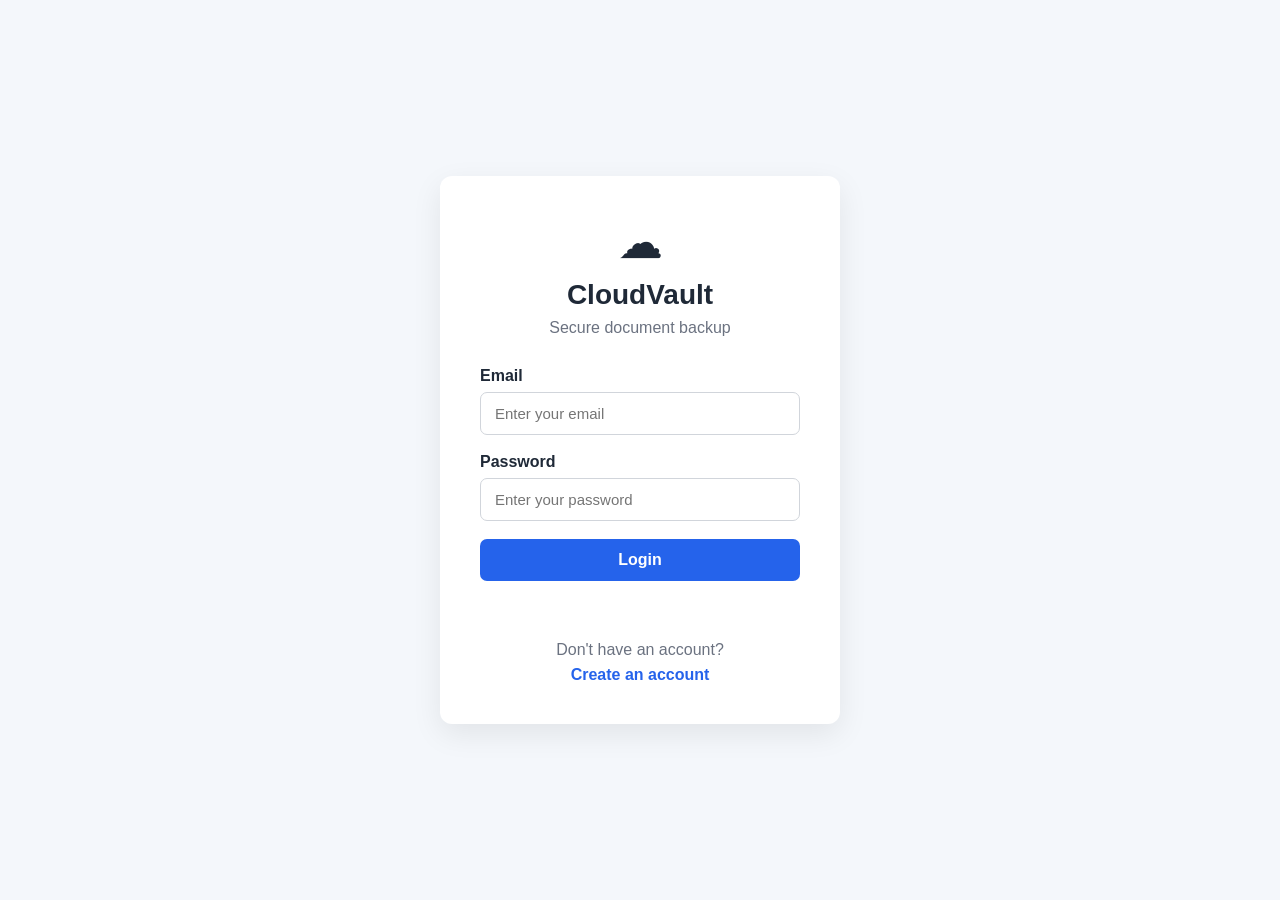
==== frontend/login.html @ 033bb667 "new frontend files created and some modifies." ====
<!DOCTYPE html>
<html lang="en">
<head>

    <meta charset="UTF-8">

    <meta
        name="viewport"
        content="width=device-width, initial-scale=1.0"
    >

    <title>CloudVault - Login</title>

    <link rel="stylesheet" href="style.css">

</head>


<body>

    <main class="auth-container">

        <div class="auth-card">

            <div class="brand">

                <div class="logo-large">
                    ☁
                </div>

                <h1>CloudVault</h1>

                <p>
                    Secure document backup
                </p>

            </div>


            <form id="loginForm">

                <div class="form-group">

                    <label for="email">
                        Email
                    </label>

                    <input
                        type="email"
                        id="email"
                        placeholder="Enter your email"
                        required
                    >

                </div>


                <div class="form-group">

                    <label for="password">
                        Password
                    </label>

                    <input
                        type="password"
                        id="password"
                        placeholder="Enter your password"
                        required
                    >

                </div>


                <button
                    type="submit"
                    class="primary-btn"
                >
                    Login
                </button>

            </form>


            <p
                id="loginMessage"
                class="message"
            ></p>


            <div class="auth-footer">

                <p>
                    Don't have an account?
                </p>

                <a href="signup.html">
                    Create an account
                </a>

            </div>

        </div>

    </main>


    <script src="app.js"></script>

</body>
</html>
---- frontend/style.css ----
* {
    box-sizing: border-box;
    margin: 0;
    padding: 0;
}


body {
    font-family: Arial, Helvetica, sans-serif;
    background: #f4f7fb;
    color: #1f2937;
}


/* =========================
   NAVBAR
   ========================= */

.navbar {
    height: 70px;
    background: white;

    display: flex;
    align-items: center;
    justify-content: space-between;

    padding: 0 40px;

    border-bottom: 1px solid #e5e7eb;
}


.logo {
    font-size: 22px;
    font-weight: bold;
}


.user-section {
    display: flex;
    align-items: center;
    gap: 15px;
}


.logout-btn {
    padding: 9px 16px;

    border: none;
    border-radius: 6px;

    background: #ef4444;
    color: white;

    cursor: pointer;
}


.logout-btn:hover {
    background: #dc2626;
}


/* =========================
   AUTH PAGE
   ========================= */

.auth-container {
    min-height: 100vh;

    display: flex;
    justify-content: center;
    align-items: center;

    padding: 20px;
}


.auth-card {
    width: 100%;
    max-width: 400px;

    background: white;

    padding: 40px;

    border-radius: 12px;

    box-shadow:
        0 10px 30px rgba(0, 0, 0, 0.08);
}


.brand {
    text-align: center;

    margin-bottom: 30px;
}


.logo-large {
    font-size: 45px;
    margin-bottom: 10px;
}


.brand h1 {
    font-size: 28px;
    margin-bottom: 8px;
}


.brand p {
    color: #6b7280;
}


/* =========================
   FORM
   ========================= */

.form-group {
    margin-bottom: 18px;
}


.form-group label {
    display: block;

    margin-bottom: 7px;

    font-weight: 600;
}


.form-group input {
    width: 100%;

    padding: 12px 14px;

    border: 1px solid #d1d5db;

    border-radius: 7px;

    font-size: 15px;

    outline: none;
}


.form-group input:focus {
    border-color: #2563eb;
}


.primary-btn {
    width: 100%;

    padding: 12px;

    border: none;

    border-radius: 7px;

    background: #2563eb;

    color: white;

    font-size: 16px;

    font-weight: 600;

    cursor: pointer;
}


.primary-btn:hover {
    background: #1d4ed8;
}


/* =========================
   AUTH FOOTER
   ========================= */

.auth-footer {
    text-align: center;

    margin-top: 25px;

    color: #6b7280;
}


.auth-footer a {
    display: inline-block;

    margin-top: 7px;

    color: #2563eb;

    text-decoration: none;

    font-weight: 600;
}


.auth-footer a:hover {
    text-decoration: underline;
}


/* =========================
   MESSAGES
   ========================= */

.message {
    text-align: center;

    margin-top: 15px;

    min-height: 20px;
}


/* =========================
   DASHBOARD
   ========================= */

.dashboard {
    max-width: 1100px;

    margin: 40px auto;

    padding: 0 20px;
}


.welcome-section {
    margin-bottom: 30px;
}


.welcome-section h1 {
    font-size: 30px;

    margin-bottom: 8px;
}


.welcome-section p {
    color: #6b7280;
}


/* =========================
   UPLOAD SECTION
   ========================= */

.upload-section,
.files-section {
    background: white;

    padding: 25px;

    margin-bottom: 25px;

    border-radius: 10px;

    box-shadow:
        0 5px 20px rgba(0, 0, 0, 0.05);
}


.upload-section h2,
.files-section h2 {
    margin-bottom: 20px;
}


.upload-box {
    display: flex;

    gap: 15px;

    align-items: center;

    flex-wrap: wrap;
}


.upload-box input {
    padding: 10px;

    border: 1px solid #d1d5db;

    border-radius: 6px;
}


.upload-box button,
#refreshBtn {
    padding: 10px 18px;

    border: none;

    border-radius: 6px;

    background: #2563eb;

    color: white;

    cursor: pointer;
}


.upload-box button:hover,
#refreshBtn:hover {
    background: #1d4ed8;
}


/* =========================
   FILE SECTION
   ========================= */

.section-header {
    display: flex;

    align-items: center;

    justify-content: space-between;
}


.file-item {
    display: flex;

    justify-content: space-between;

    align-items: center;

    padding: 15px;

    border-bottom: 1px solid #e5e7eb;
}


.file-name {
    font-weight: 600;
}


.file-actions {
    display: flex;

    gap: 8px;
}


.download-btn {
    padding: 8px 12px;

    border: none;

    border-radius: 5px;

    background: #16a34a;

    color: white;

    cursor: pointer;
}


.delete-btn {
    padding: 8px 12px;

    border: none;

    border-radius: 5px;

    background: #ef4444;

    color: white;

    cursor: pointer;
}


.empty-message {
    color: #6b7280;

    text-align: center;

    padding: 30px;
}


/* =========================
   RESPONSIVE
   ========================= */

@media (max-width: 600px) {

    .navbar {
        padding: 0 15px;
    }


    .user-section {
        gap: 8px;
    }


    .auth-card {
        padding: 25px;
    }


    .dashboard {
        margin-top: 25px;
    }


    .file-item {
        flex-direction: column;

        align-items: flex-start;

        gap: 12px;
    }

}
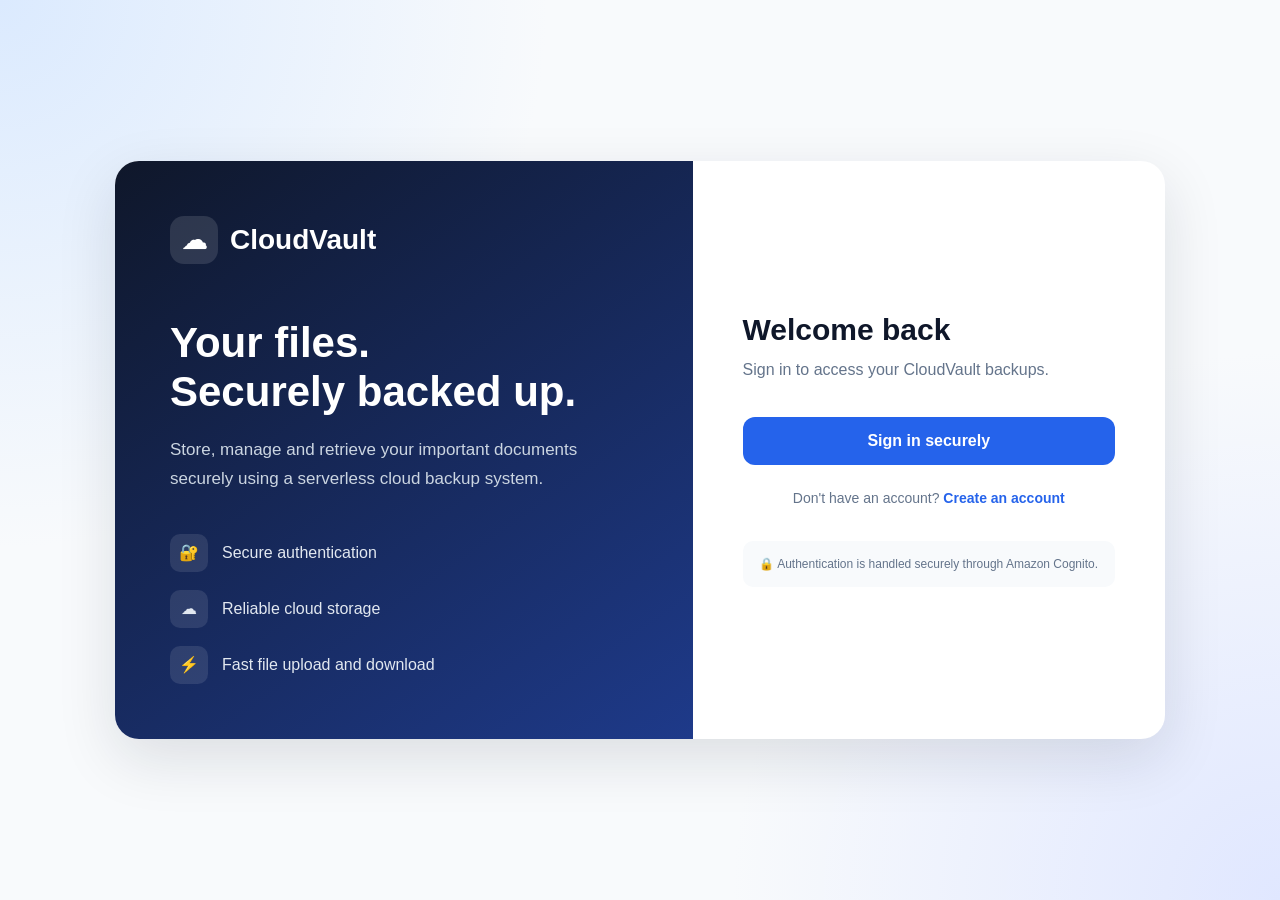
==== commit 8293e878: "project completed" ====
--- a/frontend/login.html
+++ b/frontend/login.html
@@ -1,110 +1,367 @@
 <!DOCTYPE html>
 <html lang="en">
+
 <head>
-
     <meta charset="UTF-8">
-
-    <meta
-        name="viewport"
-        content="width=device-width, initial-scale=1.0"
-    >
-
-    <title>CloudVault - Login</title>
+    <meta name="viewport" content="width=device-width, initial-scale=1.0">
+
+    <title>CloudVault | Secure Cloud Storage</title>
 
     <link rel="stylesheet" href="style.css">
 
+    <style>
+        * {
+            margin: 0;
+            padding: 0;
+            box-sizing: border-box;
+        }
+
+        body {
+            font-family: Arial, Helvetica, sans-serif;
+            min-height: 100vh;
+            background:
+                radial-gradient(circle at top left, #dbeafe, transparent 35%),
+                radial-gradient(circle at bottom right, #e0e7ff, transparent 35%),
+                #f8fafc;
+            color: #0f172a;
+        }
+
+        .login-page {
+            min-height: 100vh;
+            display: flex;
+            align-items: center;
+            justify-content: center;
+            padding: 30px;
+        }
+
+        .login-wrapper {
+            width: 100%;
+            max-width: 1050px;
+            display: grid;
+            grid-template-columns: 1.1fr 0.9fr;
+            background: white;
+            border-radius: 24px;
+            overflow: hidden;
+            box-shadow: 0 20px 60px rgba(15, 23, 42, 0.12);
+        }
+
+        /* Left Section */
+
+        .brand-section {
+            padding: 55px;
+            background: linear-gradient(145deg, #0f172a, #1e3a8a);
+            color: white;
+            display: flex;
+            flex-direction: column;
+            justify-content: center;
+        }
+
+        .brand {
+            display: flex;
+            align-items: center;
+            gap: 12px;
+            font-size: 28px;
+            font-weight: 700;
+            margin-bottom: 55px;
+        }
+
+        .cloud-icon {
+            width: 48px;
+            height: 48px;
+            border-radius: 14px;
+            background: rgba(255, 255, 255, 0.12);
+            display: flex;
+            align-items: center;
+            justify-content: center;
+            font-size: 25px;
+        }
+
+        .brand-section h1 {
+            font-size: 42px;
+            line-height: 1.15;
+            margin-bottom: 20px;
+        }
+
+        .brand-section > p {
+            color: #cbd5e1;
+            font-size: 17px;
+            line-height: 1.7;
+            max-width: 450px;
+        }
+
+        .features {
+            margin-top: 40px;
+            display: grid;
+            gap: 18px;
+        }
+
+        .feature {
+            display: flex;
+            align-items: center;
+            gap: 14px;
+            color: #e2e8f0;
+        }
+
+        .feature-icon {
+            width: 38px;
+            height: 38px;
+            border-radius: 10px;
+            background: rgba(255, 255, 255, 0.1);
+            display: flex;
+            align-items: center;
+            justify-content: center;
+        }
+
+        /* Login Section */
+
+        .login-section {
+            padding: 55px 50px;
+            display: flex;
+            flex-direction: column;
+            justify-content: center;
+        }
+
+        .login-section h2 {
+            font-size: 30px;
+            margin-bottom: 10px;
+        }
+
+        .login-subtitle {
+            color: #64748b;
+            line-height: 1.6;
+            margin-bottom: 35px;
+        }
+
+        .login-btn {
+            width: 100%;
+            border: none;
+            border-radius: 12px;
+            padding: 15px 20px;
+            background: #2563eb;
+            color: white;
+            font-size: 16px;
+            font-weight: 600;
+            cursor: pointer;
+            transition: 0.2s ease;
+        }
+
+        .login-btn:hover {
+            background: #1d4ed8;
+            transform: translateY(-1px);
+        }
+
+        .signup-text {
+            text-align: center;
+            margin-top: 25px;
+            color: #64748b;
+            font-size: 14px;
+        }
+
+        .signup-btn {
+            border: none;
+            background: transparent;
+            color: #2563eb;
+            font-weight: 600;
+            cursor: pointer;
+            font-size: 14px;
+        }
+
+        .signup-btn:hover {
+            text-decoration: underline;
+        }
+
+        .security-note {
+            margin-top: 35px;
+            padding: 14px;
+            border-radius: 10px;
+            background: #f8fafc;
+            color: #64748b;
+            font-size: 12px;
+            text-align: center;
+            line-height: 1.5;
+        }
+
+        /* Responsive */
+
+        @media (max-width: 800px) {
+
+            .login-wrapper {
+                grid-template-columns: 1fr;
+            }
+
+            .brand-section {
+                padding: 35px;
+            }
+
+            .brand-section h1 {
+                font-size: 32px;
+            }
+
+            .features {
+                display: none;
+            }
+
+            .brand {
+                margin-bottom: 30px;
+            }
+
+            .login-section {
+                padding: 40px 30px;
+            }
+        }
+
+        @media (max-width: 500px) {
+
+            .login-page {
+                padding: 15px;
+            }
+
+            .brand-section,
+            .login-section {
+                padding: 30px 24px;
+            }
+
+            .brand-section h1 {
+                font-size: 28px;
+            }
+        }
+    </style>
 </head>
 
-
 <body>
 
-    <main class="auth-container">
-
-        <div class="auth-card">
-
-            <div class="brand">
-
-                <div class="logo-large">
-                    ☁
+    <main class="login-page">
+
+        <div class="login-wrapper">
+
+            <!-- Brand / Product Information -->
+
+            <section class="brand-section">
+
+                <div class="brand">
+                    <div class="cloud-icon">☁</div>
+                    <span>CloudVault</span>
                 </div>
 
-                <h1>CloudVault</h1>
+                <h1>
+                    Your files.<br>
+                    Securely backed up.
+                </h1>
 
                 <p>
-                    Secure document backup
+                    Store, manage and retrieve your important documents
+                    securely using a serverless cloud backup system.
                 </p>
 
-            </div>
-
-
-            <form id="loginForm">
-
-                <div class="form-group">
-
-                    <label for="email">
-                        Email
-                    </label>
-
-                    <input
-                        type="email"
-                        id="email"
-                        placeholder="Enter your email"
-                        required
-                    >
+                <div class="features">
+
+                    <div class="feature">
+                        <div class="feature-icon">🔐</div>
+                        <span>Secure authentication</span>
+                    </div>
+
+                    <div class="feature">
+                        <div class="feature-icon">☁</div>
+                        <span>Reliable cloud storage</span>
+                    </div>
+
+                    <div class="feature">
+                        <div class="feature-icon">⚡</div>
+                        <span>Fast file upload and download</span>
+                    </div>
 
                 </div>
 
-
-                <div class="form-group">
-
-                    <label for="password">
-                        Password
-                    </label>
-
-                    <input
-                        type="password"
-                        id="password"
-                        placeholder="Enter your password"
-                        required
-                    >
-
+            </section>
+
+
+            <!-- Login -->
+
+            <section class="login-section">
+
+                <h2>Welcome back</h2>
+
+                <p class="login-subtitle">
+                    Sign in to access your CloudVault backups.
+                </p>
+
+                <button
+                    id="loginBtn"
+                    class="login-btn"
+                    type="button">
+                    Sign in securely
+                </button>
+
+                <p class="signup-text">
+                    Don't have an account?
+                    <button
+                        id="signupBtn"
+                        class="signup-btn"
+                        type="button">
+                        Create an account
+                    </button>
+                </p>
+
+                <div class="security-note">
+                    🔒 Authentication is handled securely through
+                    Amazon Cognito.
                 </div>
 
-
-                <button
-                    type="submit"
-                    class="primary-btn"
-                >
-                    Login
-                </button>
-
-            </form>
-
-
-            <p
-                id="loginMessage"
-                class="message"
-            ></p>
-
-
-            <div class="auth-footer">
-
-                <p>
-                    Don't have an account?
-                </p>
-
-                <a href="signup.html">
-                    Create an account
-                </a>
-
-            </div>
+            </section>
 
         </div>
 
     </main>
 
-
-    <script src="app.js"></script>
+<script src="config.js"></script>
+    <script>
+
+     const CLIENT_ID = CONFIG.CLIENT_ID;
+const COGNITO_DOMAIN = CONFIG.COGNITO_DOMAIN;
+const LOGIN_REDIRECT_URI =
+        CONFIG.LOGIN_REDIRECT_URI;
+
+        // Sign in
+
+        document
+            .getElementById("loginBtn")
+            .addEventListener("click", () => {
+
+                const loginUrl =
+                    `${COGNITO_DOMAIN}/login` +
+                    `?client_id=${CLIENT_ID}` +
+                    `&response_type=code` +
+                    `&scope=openid+email` +
+                    `&redirect_uri=${encodeURIComponent(
+                        LOGIN_REDIRECT_URI
+                    )}`;
+
+                window.location.href = loginUrl;
+
+            });
+
+
+        // Create account
+
+        document
+            .getElementById("signupBtn")
+            .addEventListener("click", () => {
+
+                const signupUrl =
+                    `${COGNITO_DOMAIN}/signup` +
+                    `?client_id=${CLIENT_ID}` +
+                    `&response_type=code` +
+                    `&scope=openid+email` +
+                    `&redirect_uri=${encodeURIComponent(
+                        LOGIN_REDIRECT_URI
+                    )}`;
+
+                window.location.href = signupUrl;
+
+            });
+
+    </script>
 
 </body>
+
 </html>
--- a/frontend/style.css
+++ b/frontend/style.css
@@ -1,10 +1,13 @@
+/* ========================================
+   GLOBAL
+   ======================================== */
+
 * {
     box-sizing: border-box;
     margin: 0;
     padding: 0;
 }
 
-
 body {
     font-family: Arial, Helvetica, sans-serif;
     background: #f4f7fb;
@@ -12,13 +15,14 @@
 }
 
 
-/* =========================
+/* ========================================
    NAVBAR
-   ========================= */
+   ======================================== */
 
 .navbar {
     height: 70px;
-    background: white;
+
+    background: #ffffff;
 
     display: flex;
     align-items: center;
@@ -29,12 +33,11 @@
     border-bottom: 1px solid #e5e7eb;
 }
 
-
 .logo {
-    font-size: 22px;
-    font-weight: bold;
-}
-
+    font-size: 23px;
+    font-weight: 700;
+    color: #111827;
+}
 
 .user-section {
     display: flex;
@@ -42,28 +45,46 @@
     gap: 15px;
 }
 
+#userEmail {
+    color: #4b5563;
+    font-size: 14px;
+}
+
+
+/* ========================================
+   LOGOUT BUTTON
+   ======================================== */
 
 .logout-btn {
-    padding: 9px 16px;
+    min-width: 95px;
+
+    padding: 11px 20px;
 
     border: none;
-    border-radius: 6px;
-
-    background: #ef4444;
-    color: white;
+    border-radius: 8px;
+
+    background: #dc2626;
+    color: #ffffff;
+
+    font-size: 14px;
+    font-weight: 700;
 
     cursor: pointer;
-}
-
+
+    transition:
+        background 0.2s ease,
+        transform 0.2s ease;
+}
 
 .logout-btn:hover {
-    background: #dc2626;
-}
-
-
-/* =========================
+    background: #b91c1c;
+    transform: translateY(-1px);
+}
+
+
+/* ========================================
    AUTH PAGE
-   ========================= */
+   ======================================== */
 
 .auth-container {
     min-height: 100vh;
@@ -75,12 +96,11 @@
     padding: 20px;
 }
 
-
 .auth-card {
     width: 100%;
     max-width: 400px;
 
-    background: white;
+    background: #ffffff;
 
     padding: 40px;
 
@@ -90,40 +110,34 @@
         0 10px 30px rgba(0, 0, 0, 0.08);
 }
 
-
 .brand {
     text-align: center;
-
     margin-bottom: 30px;
 }
-
 
 .logo-large {
     font-size: 45px;
     margin-bottom: 10px;
 }
 
-
 .brand h1 {
     font-size: 28px;
     margin-bottom: 8px;
 }
 
-
 .brand p {
     color: #6b7280;
 }
 
 
-/* =========================
+/* ========================================
    FORM
-   ========================= */
+   ======================================== */
 
 .form-group {
     margin-bottom: 18px;
 }
 
-
 .form-group label {
     display: block;
 
@@ -132,7 +146,6 @@
     font-weight: 600;
 }
 
-
 .form-group input {
     width: 100%;
 
@@ -147,41 +160,48 @@
     outline: none;
 }
 
-
 .form-group input:focus {
     border-color: #2563eb;
 }
 
 
+/* ========================================
+   PRIMARY BUTTON
+   ======================================== */
+
 .primary-btn {
     width: 100%;
 
-    padding: 12px;
+    padding: 13px;
 
     border: none;
 
-    border-radius: 7px;
+    border-radius: 8px;
 
     background: #2563eb;
 
-    color: white;
+    color: #ffffff;
 
     font-size: 16px;
 
-    font-weight: 600;
+    font-weight: 700;
 
     cursor: pointer;
-}
-
+
+    transition:
+        background 0.2s ease,
+        transform 0.2s ease;
+}
 
 .primary-btn:hover {
     background: #1d4ed8;
-}
-
-
-/* =========================
+    transform: translateY(-1px);
+}
+
+
+/* ========================================
    AUTH FOOTER
-   ========================= */
+   ======================================== */
 
 .auth-footer {
     text-align: center;
@@ -191,7 +211,6 @@
     color: #6b7280;
 }
 
-
 .auth-footer a {
     display: inline-block;
 
@@ -204,15 +223,14 @@
     font-weight: 600;
 }
 
-
 .auth-footer a:hover {
     text-decoration: underline;
 }
 
 
-/* =========================
+/* ========================================
    MESSAGES
-   ========================= */
+   ======================================== */
 
 .message {
     text-align: center;
@@ -223,9 +241,9 @@
 }
 
 
-/* =========================
+/* ========================================
    DASHBOARD
-   ========================= */
+   ======================================== */
 
 .dashboard {
     max-width: 1100px;
@@ -235,48 +253,52 @@
     padding: 0 20px;
 }
 
-
 .welcome-section {
     margin-bottom: 30px;
 }
 
-
 .welcome-section h1 {
     font-size: 30px;
 
     margin-bottom: 8px;
 }
 
-
 .welcome-section p {
     color: #6b7280;
-}
-
-
-/* =========================
+
+    font-size: 15px;
+}
+
+
+/* ========================================
    UPLOAD SECTION
-   ========================= */
+   ======================================== */
 
 .upload-section,
 .files-section {
-    background: white;
-
-    padding: 25px;
+    background: #ffffff;
+
+    padding: 28px;
 
     margin-bottom: 25px;
 
-    border-radius: 10px;
+    border-radius: 12px;
 
     box-shadow:
         0 5px 20px rgba(0, 0, 0, 0.05);
 }
-
 
 .upload-section h2,
 .files-section h2 {
     margin-bottom: 20px;
-}
-
+
+    font-size: 20px;
+}
+
+
+/* ========================================
+   UPLOAD BOX
+   ======================================== */
 
 .upload-box {
     display: flex;
@@ -289,40 +311,156 @@
 }
 
 
+/* ========================================
+   FILE INPUT / CHOOSE FILE
+   ======================================== */
+
 .upload-box input {
-    padding: 10px;
+    padding: 5px;
 
     border: 1px solid #d1d5db;
 
-    border-radius: 6px;
-}
-
-
-.upload-box button,
+    border-radius: 8px;
+
+    background: #ffffff;
+
+    font-size: 15px;
+
+    color: #374151;
+}
+
+
+/* Actual "Choose File" button */
+
+.upload-box input::file-selector-button {
+    padding: 12px 20px;
+
+    margin-right: 12px;
+
+    border: none;
+
+    border-radius: 7px;
+
+    background: #475569;
+
+    color: #ffffff;
+
+    font-size: 15px;
+
+    font-weight: 700;
+
+    cursor: pointer;
+
+    transition:
+        background 0.2s ease,
+        transform 0.2s ease;
+}
+
+.upload-box input::file-selector-button:hover {
+    background: #334155;
+
+    transform: translateY(-1px);
+}
+
+
+/* ========================================
+   UPLOAD FILE BUTTON
+   ======================================== */
+
+#uploadBtn {
+    min-width: 125px;
+
+    padding: 12px 22px;
+
+    border: none;
+
+    border-radius: 7px;
+
+    background: #2563eb;
+
+    color: #ffffff;
+
+    font-size: 15px;
+
+    font-weight: 700;
+
+    cursor: pointer;
+
+    transition:
+        background 0.2s ease,
+        transform 0.2s ease;
+}
+
+#uploadBtn:hover {
+    background: #1d4ed8;
+
+    transform: translateY(-1px);
+}
+
+#uploadBtn:disabled {
+    background: #93c5fd;
+
+    cursor: not-allowed;
+
+    transform: none;
+}
+
+
+/* Upload message */
+
+#uploadMessage {
+    margin-top: 15px;
+
+    font-size: 14px;
+}
+
+
+/* ========================================
+   REFRESH BUTTON
+   ======================================== */
+
 #refreshBtn {
-    padding: 10px 18px;
+    min-width: 95px;
+
+    padding: 11px 18px;
 
     border: none;
 
-    border-radius: 6px;
+    border-radius: 7px;
 
     background: #2563eb;
 
-    color: white;
+    color: #ffffff;
+
+    font-size: 14px;
+
+    font-weight: 700;
 
     cursor: pointer;
-}
-
-
-.upload-box button:hover,
+
+    transition:
+        background 0.2s ease,
+        transform 0.2s ease;
+}
+
 #refreshBtn:hover {
     background: #1d4ed8;
-}
-
-
-/* =========================
+
+    transform: translateY(-1px);
+}
+
+#refreshBtn:disabled {
+    background: #93c5fd;
+
+    cursor: not-allowed;
+
+    transform: none;
+}
+
+
+/* ========================================
    FILE SECTION
-   ========================= */
+   ======================================== */
 
 .section-header {
     display: flex;
@@ -330,8 +468,9 @@
     align-items: center;
 
     justify-content: space-between;
-}
-
+
+    margin-bottom: 5px;
+}
 
 .file-item {
     display: flex;
@@ -340,53 +479,106 @@
 
     align-items: center;
 
-    padding: 15px;
+    padding: 17px 5px;
 
     border-bottom: 1px solid #e5e7eb;
 }
 
+.file-item:last-child {
+    border-bottom: none;
+}
 
 .file-name {
     font-weight: 600;
-}
-
+
+    color: #1f2937;
+
+    font-size: 15px;
+}
+
+
+/* ========================================
+   FILE ACTION BUTTONS
+   ======================================== */
 
 .file-actions {
     display: flex;
 
-    gap: 8px;
-}
-
+    gap: 10px;
+
+    align-items: center;
+}
+
+
+/* DOWNLOAD */
 
 .download-btn {
-    padding: 8px 12px;
+    min-width: 105px;
+
+    padding: 11px 18px;
 
     border: none;
 
-    border-radius: 5px;
+    border-radius: 7px;
 
     background: #16a34a;
 
-    color: white;
+    color: #ffffff;
+
+    font-size: 14px;
+
+    font-weight: 700;
 
     cursor: pointer;
-}
-
+
+    transition:
+        background 0.2s ease,
+        transform 0.2s ease;
+}
+
+.download-btn:hover {
+    background: #15803d;
+
+    transform: translateY(-1px);
+}
+
+
+/* DELETE */
 
 .delete-btn {
-    padding: 8px 12px;
+    min-width: 90px;
+
+    padding: 11px 18px;
 
     border: none;
 
-    border-radius: 5px;
-
-    background: #ef4444;
-
-    color: white;
+    border-radius: 7px;
+
+    background: #dc2626;
+
+    color: #ffffff;
+
+    font-size: 14px;
+
+    font-weight: 700;
 
     cursor: pointer;
-}
-
+
+    transition:
+        background 0.2s ease,
+        transform 0.2s ease;
+}
+
+.delete-btn:hover {
+    background: #b91c1c;
+
+    transform: translateY(-1px);
+}
+
+
+/* ========================================
+   EMPTY FILE MESSAGE
+   ======================================== */
 
 .empty-message {
     color: #6b7280;
@@ -394,41 +586,111 @@
     text-align: center;
 
     padding: 30px;
-}
-
-
-/* =========================
+
+    font-size: 14px;
+}
+
+
+/* ========================================
    RESPONSIVE
-   ========================= */
-
-@media (max-width: 600px) {
+   ======================================== */
+
+@media (max-width: 700px) {
 
     .navbar {
-        padding: 0 15px;
-    }
-
+        padding: 0 20px;
+    }
 
     .user-section {
         gap: 8px;
     }
 
-
-    .auth-card {
-        padding: 25px;
-    }
-
+    #userEmail {
+        max-width: 150px;
+
+        overflow: hidden;
+
+        text-overflow: ellipsis;
+
+        white-space: nowrap;
+    }
 
     .dashboard {
         margin-top: 25px;
-    }
-
+
+        padding: 0 15px;
+    }
+
+    .upload-section,
+    .files-section {
+        padding: 20px;
+    }
+
+    .upload-box {
+        flex-direction: column;
+
+        align-items: stretch;
+    }
+
+    .upload-box input {
+        width: 100%;
+    }
+
+    #uploadBtn {
+        width: 100%;
+    }
 
     .file-item {
         flex-direction: column;
 
         align-items: flex-start;
 
-        gap: 12px;
-    }
-
+        gap: 14px;
+    }
+
+    .file-actions {
+        width: 100%;
+    }
+
+    .download-btn,
+    .delete-btn {
+        flex: 1;
+    }
+}
+
+
+@media (max-width: 450px) {
+
+    .navbar {
+        height: 65px;
+    }
+
+    .logo {
+        font-size: 19px;
+    }
+
+    .logout-btn {
+        min-width: auto;
+
+        padding: 9px 13px;
+    }
+
+    #userEmail {
+        display: none;
+    }
+
+    .welcome-section h1 {
+        font-size: 25px;
+    }
+
+    .file-actions {
+        flex-direction: column;
+
+        align-items: stretch;
+    }
+
+    .download-btn,
+    .delete-btn {
+        width: 100%;
+    }
 }
